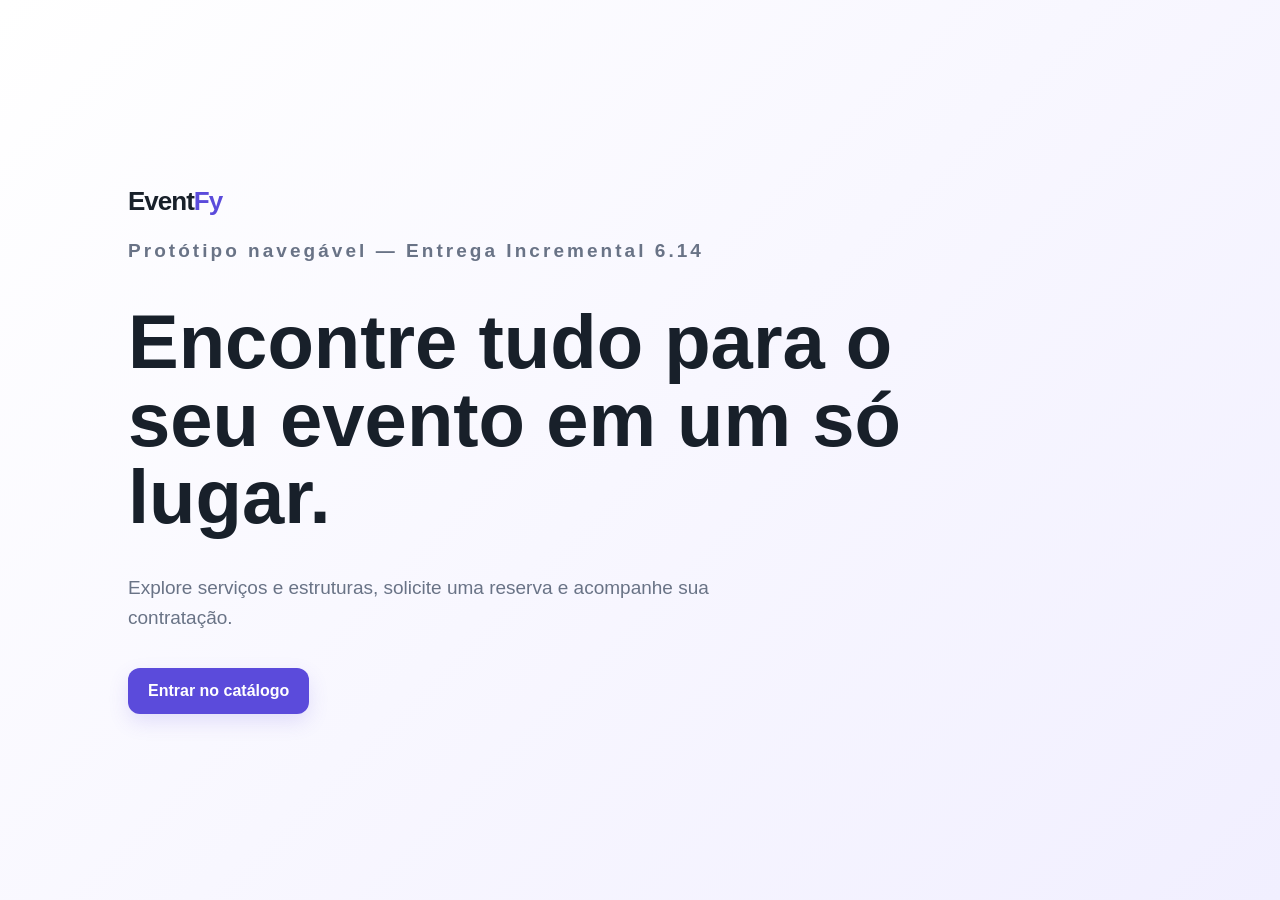
==== prototipo/index.html @ 1ca6e0fe "docs: adiciona entrega incremental do projeto" ====
<!DOCTYPE html>
<html lang="pt-BR">
<head>
  <meta charset="UTF-8">
  <meta name="viewport" content="width=device-width, initial-scale=1.0">
  <title>EventFy — Protótipo</title>
  <link rel="stylesheet" href="css/style.css">
</head>
<body>
  <main class="hero">
    <div class="brand">Event<span>Fy</span></div>
    <p class="tag">Protótipo navegável — Entrega Incremental 6.14</p>
    <h1>Encontre tudo para o seu evento em um só lugar.</h1>
    <p>Explore serviços e estruturas, solicite uma reserva e acompanhe sua contratação.</p>
    <a class="button" href="catalogo.html">Entrar no catálogo</a>
  </main>
</body>
</html>
---- prototipo/css/style.css ----
:root{--bg:#f6f7fb;--text:#18202a;--muted:#697386;--primary:#5b4bdb;--primary2:#4335b9;--card:#fff;--danger:#b42318;--success:#087443}
*{box-sizing:border-box}body{margin:0;font-family:Inter,Arial,sans-serif;background:var(--bg);color:var(--text)}
header{height:72px;background:#fff;border-bottom:1px solid #e6e8ee;display:flex;align-items:center;justify-content:space-between;padding:0 7%;position:sticky;top:0;z-index:5}
header a,.text-link{color:var(--primary);text-decoration:none;font-weight:700}.brand{font-size:26px;font-weight:900;letter-spacing:-1px}.brand span{color:var(--primary)}
.hero{min-height:100vh;display:flex;flex-direction:column;justify-content:center;align-items:flex-start;padding:10%;background:linear-gradient(135deg,#fff 0%,#f1efff 100%)}
.hero h1{font-size:clamp(40px,7vw,76px);max-width:850px;line-height:1.02;margin:18px 0}.hero p{max-width:650px;color:var(--muted);font-size:19px;line-height:1.6}
.tag,.eyebrow{font-size:12px;font-weight:900;letter-spacing:.16em;color:var(--primary)}
.button{display:inline-block;border:0;border-radius:12px;background:var(--primary);color:#fff;text-decoration:none;font-weight:800;padding:14px 20px;cursor:pointer;box-shadow:0 8px 20px #5b4bdb26;margin-top:16px}.button:hover{background:var(--primary2)}.button.small{padding:10px 13px;font-size:13px}
.container{max-width:1120px;margin:0 auto;padding:58px 24px}.narrow{max-width:700px}.section-title h1{font-size:42px;margin:8px 0 30px}.filters{display:flex;gap:12px;margin-bottom:26px}.filters input,.filters select,form input,form textarea{width:100%;padding:14px;border:1px solid #dfe3ea;border-radius:10px;background:#fff;font:inherit}.filters select{max-width:240px}.grid{display:grid;grid-template-columns:repeat(3,1fr);gap:20px}.card{background:var(--card);border:1px solid #e5e7ed;border-radius:18px;overflow:hidden;box-shadow:0 8px 30px #1118270a}.thumb,.big-thumb{display:flex;align-items:center;justify-content:center;background:#ece9ff;font-size:60px;height:190px}.card-body{padding:20px}.card h2{font-size:20px}.card p{color:var(--muted);line-height:1.5}.pill{display:inline-block;background:#eeeaff;color:var(--primary);padding:6px 9px;border-radius:999px;font-size:11px;font-weight:800}.card strong{display:block;margin:18px 0 0}.detail{display:grid;grid-template-columns:1fr 1fr;gap:55px;align-items:center;min-height:calc(100vh - 72px)}.detail .big-thumb{height:420px;border-radius:24px}.detail h1{font-size:48px;line-height:1.05}.detail p{color:var(--muted);line-height:1.7}.price{font-size:30px;font-weight:900;margin:25px 0}.price small{font-size:14px;color:var(--muted)}.info-grid{display:grid;grid-template-columns:1fr 1fr;gap:12px}.info-grid div{padding:15px;background:#fff;border-radius:12px;border:1px solid #e6e8ee;font-size:14px;line-height:1.6}form{background:#fff;border:1px solid #e5e7ed;border-radius:18px;padding:25px}label{display:block;font-weight:800;margin-bottom:18px}label input,label textarea{display:block;margin-top:8px}textarea{min-height:120px;resize:vertical}.muted{color:var(--muted);font-size:14px}.status-page{min-height:100vh;max-width:680px;margin:auto;padding:10% 24px;text-align:center}.status-icon{width:74px;height:74px;border-radius:50%;display:flex;align-items:center;justify-content:center;margin:0 auto 22px;background:#e6f7ef;color:var(--success);font-size:40px;font-weight:900}.status-page h1{font-size:46px;line-height:1.05}.status-page p{color:var(--muted);line-height:1.7}.reason{text-align:left;background:#fff;border:1px solid #f0c9c5;border-left:5px solid var(--danger);padding:18px;border-radius:12px;margin:25px 0}.reason p{margin-bottom:0}.danger .status-icon{background:#fdeceb;color:var(--danger)}
@media(max-width:800px){.grid,.detail{grid-template-columns:1fr}.detail .big-thumb{height:260px}.detail h1,.status-page h1{font-size:36px}.filters{flex-direction:column}.filters select{max-width:none}}
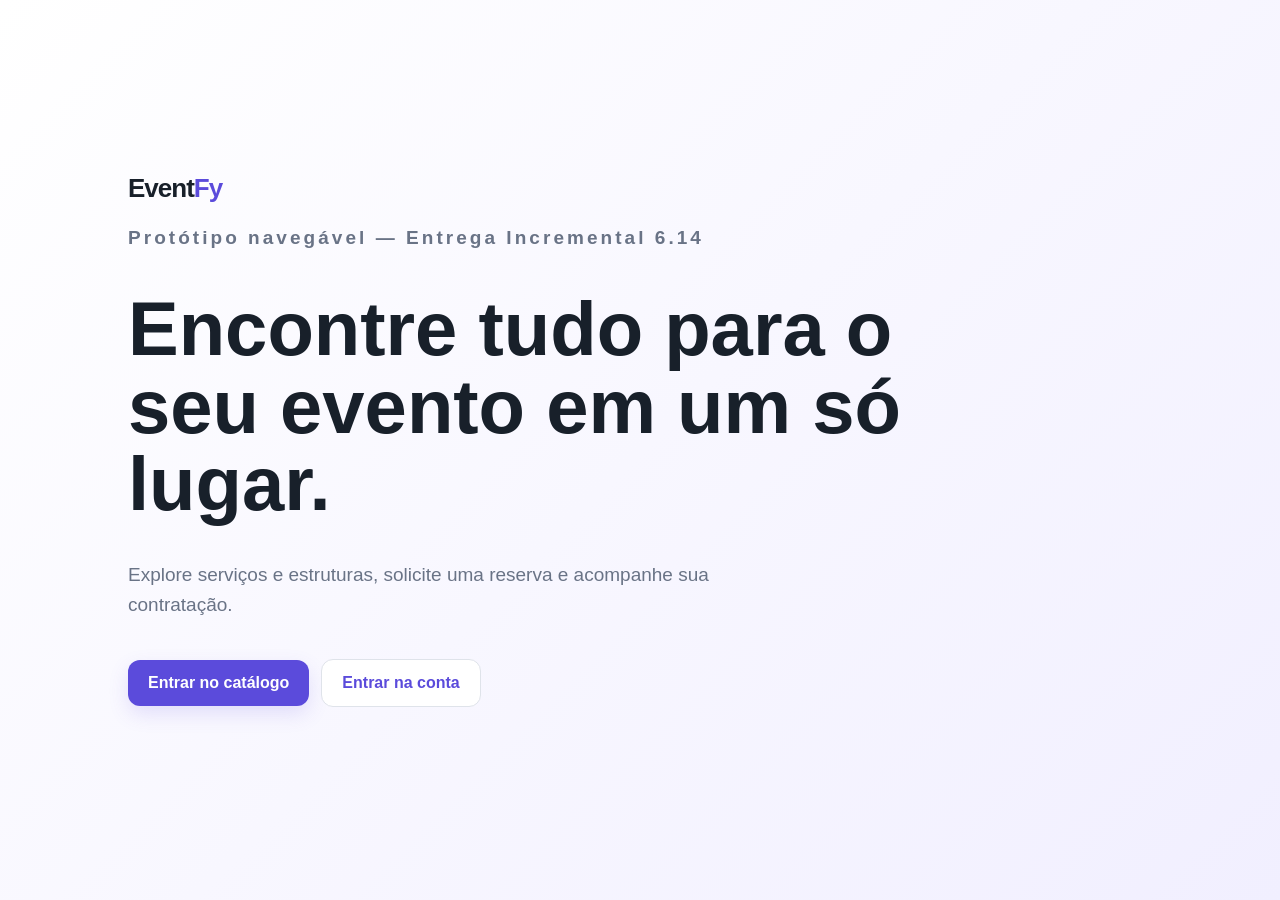
==== commit 0449a1ea: "feat(frontend): login, sessao e catalogo de servicos via API Cria o modulo js/api.js (unico ponto de" ====
--- a/prototipo/index.html
+++ b/prototipo/index.html
@@ -12,7 +12,10 @@
     <p class="tag">Protótipo navegável — Entrega Incremental 6.14</p>
     <h1>Encontre tudo para o seu evento em um só lugar.</h1>
     <p>Explore serviços e estruturas, solicite uma reserva e acompanhe sua contratação.</p>
-    <a class="button" href="catalogo.html">Entrar no catálogo</a>
+    <div class="flow-actions">
+      <a class="button" href="catalogo.html">Entrar no catálogo</a>
+      <a class="button secondary" href="entrar.html">Entrar na conta</a>
+    </div>
   </main>
 </body>
 </html>
--- a/prototipo/css/style.css
+++ b/prototipo/css/style.css
@@ -8,3 +8,36 @@
 .button{display:inline-block;border:0;border-radius:12px;background:var(--primary);color:#fff;text-decoration:none;font-weight:800;padding:14px 20px;cursor:pointer;box-shadow:0 8px 20px #5b4bdb26;margin-top:16px}.button:hover{background:var(--primary2)}.button.small{padding:10px 13px;font-size:13px}
 .container{max-width:1120px;margin:0 auto;padding:58px 24px}.narrow{max-width:700px}.section-title h1{font-size:42px;margin:8px 0 30px}.filters{display:flex;gap:12px;margin-bottom:26px}.filters input,.filters select,form input,form textarea{width:100%;padding:14px;border:1px solid #dfe3ea;border-radius:10px;background:#fff;font:inherit}.filters select{max-width:240px}.grid{display:grid;grid-template-columns:repeat(3,1fr);gap:20px}.card{background:var(--card);border:1px solid #e5e7ed;border-radius:18px;overflow:hidden;box-shadow:0 8px 30px #1118270a}.thumb,.big-thumb{display:flex;align-items:center;justify-content:center;background:#ece9ff;font-size:60px;height:190px}.card-body{padding:20px}.card h2{font-size:20px}.card p{color:var(--muted);line-height:1.5}.pill{display:inline-block;background:#eeeaff;color:var(--primary);padding:6px 9px;border-radius:999px;font-size:11px;font-weight:800}.card strong{display:block;margin:18px 0 0}.detail{display:grid;grid-template-columns:1fr 1fr;gap:55px;align-items:center;min-height:calc(100vh - 72px)}.detail .big-thumb{height:420px;border-radius:24px}.detail h1{font-size:48px;line-height:1.05}.detail p{color:var(--muted);line-height:1.7}.price{font-size:30px;font-weight:900;margin:25px 0}.price small{font-size:14px;color:var(--muted)}.info-grid{display:grid;grid-template-columns:1fr 1fr;gap:12px}.info-grid div{padding:15px;background:#fff;border-radius:12px;border:1px solid #e6e8ee;font-size:14px;line-height:1.6}form{background:#fff;border:1px solid #e5e7ed;border-radius:18px;padding:25px}label{display:block;font-weight:800;margin-bottom:18px}label input,label textarea{display:block;margin-top:8px}textarea{min-height:120px;resize:vertical}.muted{color:var(--muted);font-size:14px}.status-page{min-height:100vh;max-width:680px;margin:auto;padding:10% 24px;text-align:center}.status-icon{width:74px;height:74px;border-radius:50%;display:flex;align-items:center;justify-content:center;margin:0 auto 22px;background:#e6f7ef;color:var(--success);font-size:40px;font-weight:900}.status-page h1{font-size:46px;line-height:1.05}.status-page p{color:var(--muted);line-height:1.7}.reason{text-align:left;background:#fff;border:1px solid #f0c9c5;border-left:5px solid var(--danger);padding:18px;border-radius:12px;margin:25px 0}.reason p{margin-bottom:0}.danger .status-icon{background:#fdeceb;color:var(--danger)}
 @media(max-width:800px){.grid,.detail{grid-template-columns:1fr}.detail .big-thumb{height:260px}.detail h1,.status-page h1{font-size:36px}.filters{flex-direction:column}.filters select{max-width:none}}
+[hidden]{display:none!important}
+.visually-hidden{position:absolute;width:1px;height:1px;padding:0;margin:-1px;overflow:hidden;clip:rect(0,0,0,0);white-space:nowrap;border:0}
+.empty-state,.form-error{padding:16px;border:1px solid #dfe3ea;border-radius:12px;background:#fff;color:var(--muted)}
+.form-error{border-color:#f0c9c5;color:var(--danger)}
+.selected-service{font-weight:700;color:var(--muted)}
+form select,form input,form textarea{display:block;margin:8px 0 18px}
+form select{width:100%;padding:14px;border:1px solid #dfe3ea;border-radius:10px;background:#fff;font:inherit}
+.request-summary{background:#fff;border:1px solid #e5e7ed;border-radius:18px;padding:28px}
+.request-summary .status-icon{margin-left:auto;margin-right:auto}
+.status-pill{display:inline-block;padding:7px 12px;border-radius:999px;background:#eeeaff;color:var(--primary);font-size:12px;font-weight:900;letter-spacing:.08em}
+.request-details{display:grid;grid-template-columns:1fr 1fr;gap:12px;margin:26px 0}
+.request-details div{padding:14px;background:var(--bg);border-radius:10px}
+.request-details dt{font-weight:800;font-size:13px}
+.request-details dd{margin:6px 0 0;color:var(--muted)}
+@media(max-width:520px){.request-summary{padding:20px}.request-details{grid-template-columns:1fr}}
+.flow-actions{display:flex;flex-wrap:wrap;align-items:center;gap:12px;margin:20px 0}
+.flow-actions .button{margin-top:0}
+.button.secondary{background:#fff;color:var(--primary);border:1px solid #dfe3ea;box-shadow:none}
+.button.secondary:hover{background:#f1efff}
+.history-list{list-style:none;padding:0;margin:24px 0}
+.history-entry{background:#fff;border:1px solid #e5e7ed;border-radius:12px;padding:18px;margin:12px 0}
+.history-entry h2{font-size:18px;margin:0 0 10px}
+.history-entry p{margin:6px 0;color:var(--muted);line-height:1.5}
+.decision-form{margin:24px 0}
+.decision-actions{display:flex;flex-wrap:wrap;gap:12px}
+.decision-actions button{font:inherit}
+.header-links{display:flex;flex-wrap:wrap;align-items:center;justify-content:flex-end;gap:8px 18px}
+.session-box{display:flex;align-items:center;gap:10px}
+.session-role{padding:6px 10px;border-radius:999px;background:#eeeaff;color:var(--primary);font-size:12px;font-weight:900;letter-spacing:.06em}
+.session-exit{font:inherit;font-weight:700;color:var(--primary);background:none;border:0;padding:6px;cursor:pointer;min-height:44px}
+.session-exit:disabled{opacity:.6;cursor:default}
+code{background:#eeeaff;padding:2px 6px;border-radius:6px;font-size:13px}
+@media(max-width:520px){header{height:auto;min-height:72px;padding:10px 4%}.brand{font-size:22px}}
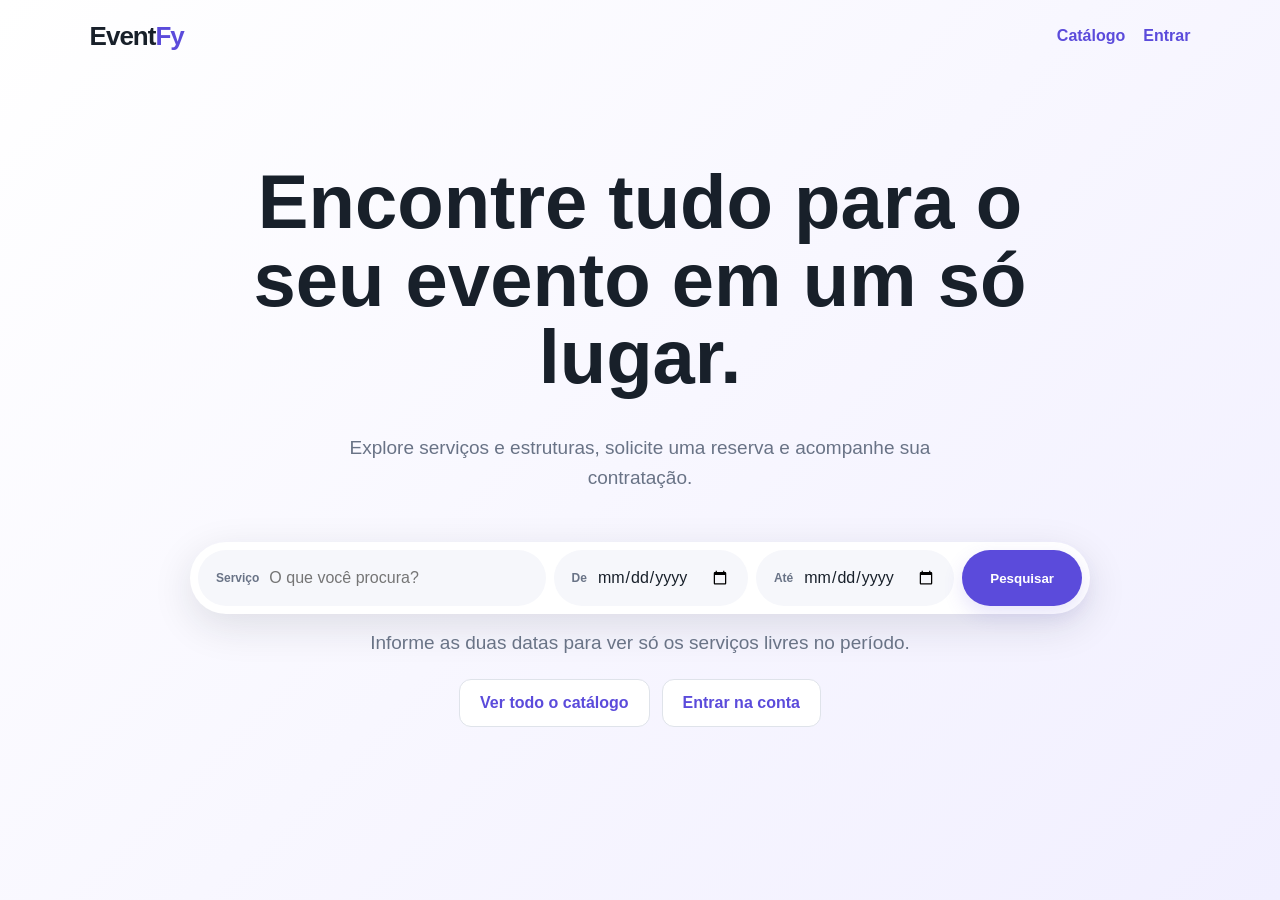
==== commit 215e6667: "feat(frontend): barra de busca grande e cartoes de servico com preco em destaque A pagina inicial ga" ====
--- a/prototipo/index.html
+++ b/prototipo/index.html
@@ -3,19 +3,36 @@
 <head>
   <meta charset="UTF-8">
   <meta name="viewport" content="width=device-width, initial-scale=1.0">
-  <title>EventFy — Protótipo</title>
+  <title>EventFy — Início</title>
   <link rel="stylesheet" href="css/style.css">
 </head>
 <body>
-  <main class="hero">
-    <div class="brand">Event<span>Fy</span></div>
-    <p class="tag">Protótipo navegável — Entrega Incremental 6.14</p>
+  <header class="home-header"><div class="brand">Event<span>Fy</span></div><a href="catalogo.html">Catálogo</a></header>
+  <main class="hero hero-center">
     <h1>Encontre tudo para o seu evento em um só lugar.</h1>
     <p>Explore serviços e estruturas, solicite uma reserva e acompanhe sua contratação.</p>
+    <form class="search-bar" action="catalogo.html" method="get" role="search">
+      <label class="search-field grow">
+        <span class="field-label">Serviço</span>
+        <input name="termo" type="search" placeholder="O que você procura?" maxlength="160">
+      </label>
+      <label class="search-field">
+        <span class="field-label">De</span>
+        <input name="de" type="date">
+      </label>
+      <label class="search-field">
+        <span class="field-label">Até</span>
+        <input name="ate" type="date">
+      </label>
+      <button class="button search-button" type="submit">Pesquisar</button>
+    </form>
+    <p class="muted home-hint">Informe as duas datas para ver só os serviços livres no período.</p>
     <div class="flow-actions">
-      <a class="button" href="catalogo.html">Entrar no catálogo</a>
+      <a class="button secondary" href="catalogo.html">Ver todo o catálogo</a>
       <a class="button secondary" href="entrar.html">Entrar na conta</a>
     </div>
   </main>
+  <script src="js/api.js"></script>
+  <script src="js/sessao.js"></script>
 </body>
 </html>
--- a/prototipo/css/style.css
+++ b/prototipo/css/style.css
@@ -39,5 +39,34 @@
 .session-role{padding:6px 10px;border-radius:999px;background:#eeeaff;color:var(--primary);font-size:12px;font-weight:900;letter-spacing:.06em}
 .session-exit{font:inherit;font-weight:700;color:var(--primary);background:none;border:0;padding:6px;cursor:pointer;min-height:44px}
 .session-exit:disabled{opacity:.6;cursor:default}
+/* Início: cabeçalho sobre o fundo e barra de busca grande (layout inspirado em sites de comparação de reservas) */
+.home-header{position:absolute;left:0;right:0;top:0;background:transparent;border-bottom:0}
+.hero-center{align-items:center;text-align:center;padding-top:120px}
+.hero-center h1{max-width:900px}
+.hero-center>p{max-width:640px}
+.search-bar{display:flex;align-items:center;gap:8px;width:min(100%,900px);margin-top:30px;padding:8px;background:#fff;border:0;border-radius:999px;box-shadow:0 12px 40px #18202a1f;text-align:left}
+.search-field{display:flex;align-items:center;gap:10px;margin:0;padding:6px 18px;background:var(--bg);border-radius:999px;min-height:56px;font-weight:400;cursor:text}
+.search-field.grow{flex:1 1 auto;min-width:0}
+.search-field:focus-within{outline:2px solid var(--primary);outline-offset:1px}
+.field-label{font-size:12px;font-weight:800;color:var(--muted);white-space:nowrap}
+.search-bar .search-field input{display:block;width:100%;min-width:0;margin:0;padding:0;border:0;border-radius:0;background:transparent;font:inherit;color:var(--text);outline:0}
+.search-bar .search-field input[type=date]{width:auto}
+.search-button{margin:0;min-height:56px;padding:0 28px;border-radius:999px;white-space:nowrap}
+.search-bar-page{margin:0 0 20px;width:100%}
+.home-hint{margin:14px 0 0}
+.hero-center .flow-actions{justify-content:center}
+.card-service .thumb{position:relative;height:170px}
+.thumb-icon{font-size:56px}
+.thumb-pill{position:absolute;left:14px;top:14px;background:#fff}
+.price-tag{position:absolute;right:0;bottom:0;display:flex;align-items:baseline;gap:4px;padding:10px 16px;background:var(--text);color:#fff;border-radius:14px 0 0 0}
+.price-tag strong{display:inline;margin:0;font-size:24px;line-height:1;letter-spacing:-.5px}
+.price-tag small{font-size:12px;opacity:.85}
+.card-service .card-body{display:flex;flex-direction:column;gap:6px}
+.card-service h2{margin:0;font-size:19px}
+.card-service .card-place{margin:0}
+.card-description{margin:0;display:-webkit-box;-webkit-line-clamp:2;-webkit-box-orient:vertical;overflow:hidden}
+.card-service .button{display:block;margin-top:12px;text-align:center}
+@media(max-width:800px){.search-bar{flex-direction:column;align-items:stretch;border-radius:22px}.search-field{border-radius:14px}.search-button{border-radius:14px}.home-header{padding:0 5%}}
+.new-event{border:1px solid #dfe3ea;border-radius:12px;background:var(--bg);padding:16px 16px 0;margin-bottom:18px}
 code{background:#eeeaff;padding:2px 6px;border-radius:6px;font-size:13px}
 @media(max-width:520px){header{height:auto;min-height:72px;padding:10px 4%}.brand{font-size:22px}}
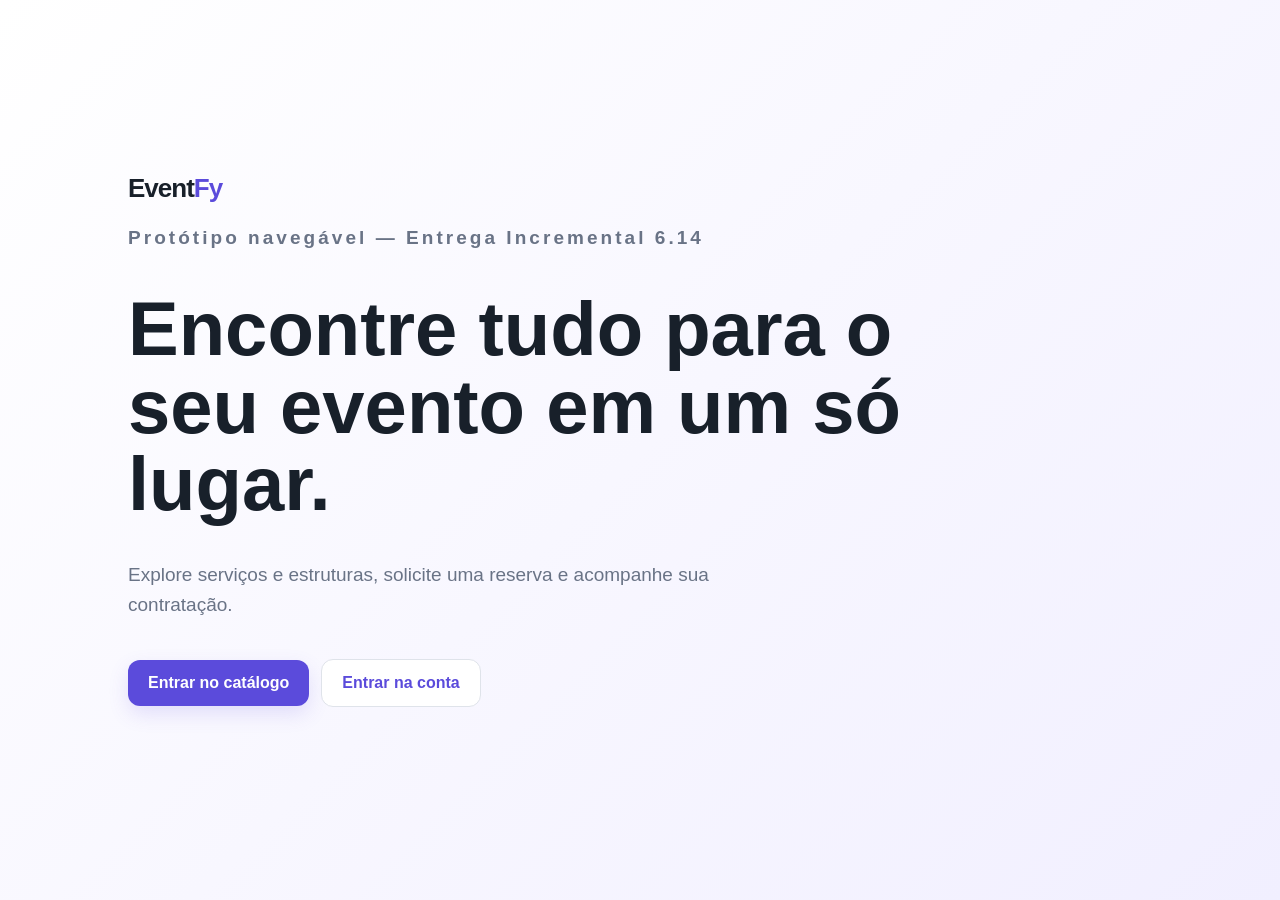
==== commit 5994306a: "Merge 0449a1ead45af8809c4097fadf1afcf0e91e8c3b into 640551b19d1a48cc1aa3861a2ac1c23ace47cd04" ====
--- a/prototipo/index.html
+++ b/prototipo/index.html
@@ -3,36 +3,19 @@
 <head>
   <meta charset="UTF-8">
   <meta name="viewport" content="width=device-width, initial-scale=1.0">
-  <title>EventFy — Início</title>
+  <title>EventFy — Protótipo</title>
   <link rel="stylesheet" href="css/style.css">
 </head>
 <body>
-  <header class="home-header"><div class="brand">Event<span>Fy</span></div><a href="catalogo.html">Catálogo</a></header>
-  <main class="hero hero-center">
+  <main class="hero">
+    <div class="brand">Event<span>Fy</span></div>
+    <p class="tag">Protótipo navegável — Entrega Incremental 6.14</p>
     <h1>Encontre tudo para o seu evento em um só lugar.</h1>
     <p>Explore serviços e estruturas, solicite uma reserva e acompanhe sua contratação.</p>
-    <form class="search-bar" action="catalogo.html" method="get" role="search">
-      <label class="search-field grow">
-        <span class="field-label">Serviço</span>
-        <input name="termo" type="search" placeholder="O que você procura?" maxlength="160">
-      </label>
-      <label class="search-field">
-        <span class="field-label">De</span>
-        <input name="de" type="date">
-      </label>
-      <label class="search-field">
-        <span class="field-label">Até</span>
-        <input name="ate" type="date">
-      </label>
-      <button class="button search-button" type="submit">Pesquisar</button>
-    </form>
-    <p class="muted home-hint">Informe as duas datas para ver só os serviços livres no período.</p>
     <div class="flow-actions">
-      <a class="button secondary" href="catalogo.html">Ver todo o catálogo</a>
+      <a class="button" href="catalogo.html">Entrar no catálogo</a>
       <a class="button secondary" href="entrar.html">Entrar na conta</a>
     </div>
   </main>
-  <script src="js/api.js"></script>
-  <script src="js/sessao.js"></script>
 </body>
 </html>
--- a/prototipo/css/style.css
+++ b/prototipo/css/style.css
@@ -39,34 +39,5 @@
 .session-role{padding:6px 10px;border-radius:999px;background:#eeeaff;color:var(--primary);font-size:12px;font-weight:900;letter-spacing:.06em}
 .session-exit{font:inherit;font-weight:700;color:var(--primary);background:none;border:0;padding:6px;cursor:pointer;min-height:44px}
 .session-exit:disabled{opacity:.6;cursor:default}
-/* Início: cabeçalho sobre o fundo e barra de busca grande (layout inspirado em sites de comparação de reservas) */
-.home-header{position:absolute;left:0;right:0;top:0;background:transparent;border-bottom:0}
-.hero-center{align-items:center;text-align:center;padding-top:120px}
-.hero-center h1{max-width:900px}
-.hero-center>p{max-width:640px}
-.search-bar{display:flex;align-items:center;gap:8px;width:min(100%,900px);margin-top:30px;padding:8px;background:#fff;border:0;border-radius:999px;box-shadow:0 12px 40px #18202a1f;text-align:left}
-.search-field{display:flex;align-items:center;gap:10px;margin:0;padding:6px 18px;background:var(--bg);border-radius:999px;min-height:56px;font-weight:400;cursor:text}
-.search-field.grow{flex:1 1 auto;min-width:0}
-.search-field:focus-within{outline:2px solid var(--primary);outline-offset:1px}
-.field-label{font-size:12px;font-weight:800;color:var(--muted);white-space:nowrap}
-.search-bar .search-field input{display:block;width:100%;min-width:0;margin:0;padding:0;border:0;border-radius:0;background:transparent;font:inherit;color:var(--text);outline:0}
-.search-bar .search-field input[type=date]{width:auto}
-.search-button{margin:0;min-height:56px;padding:0 28px;border-radius:999px;white-space:nowrap}
-.search-bar-page{margin:0 0 20px;width:100%}
-.home-hint{margin:14px 0 0}
-.hero-center .flow-actions{justify-content:center}
-.card-service .thumb{position:relative;height:170px}
-.thumb-icon{font-size:56px}
-.thumb-pill{position:absolute;left:14px;top:14px;background:#fff}
-.price-tag{position:absolute;right:0;bottom:0;display:flex;align-items:baseline;gap:4px;padding:10px 16px;background:var(--text);color:#fff;border-radius:14px 0 0 0}
-.price-tag strong{display:inline;margin:0;font-size:24px;line-height:1;letter-spacing:-.5px}
-.price-tag small{font-size:12px;opacity:.85}
-.card-service .card-body{display:flex;flex-direction:column;gap:6px}
-.card-service h2{margin:0;font-size:19px}
-.card-service .card-place{margin:0}
-.card-description{margin:0;display:-webkit-box;-webkit-line-clamp:2;-webkit-box-orient:vertical;overflow:hidden}
-.card-service .button{display:block;margin-top:12px;text-align:center}
-@media(max-width:800px){.search-bar{flex-direction:column;align-items:stretch;border-radius:22px}.search-field{border-radius:14px}.search-button{border-radius:14px}.home-header{padding:0 5%}}
-.new-event{border:1px solid #dfe3ea;border-radius:12px;background:var(--bg);padding:16px 16px 0;margin-bottom:18px}
 code{background:#eeeaff;padding:2px 6px;border-radius:6px;font-size:13px}
 @media(max-width:520px){header{height:auto;min-height:72px;padding:10px 4%}.brand{font-size:22px}}
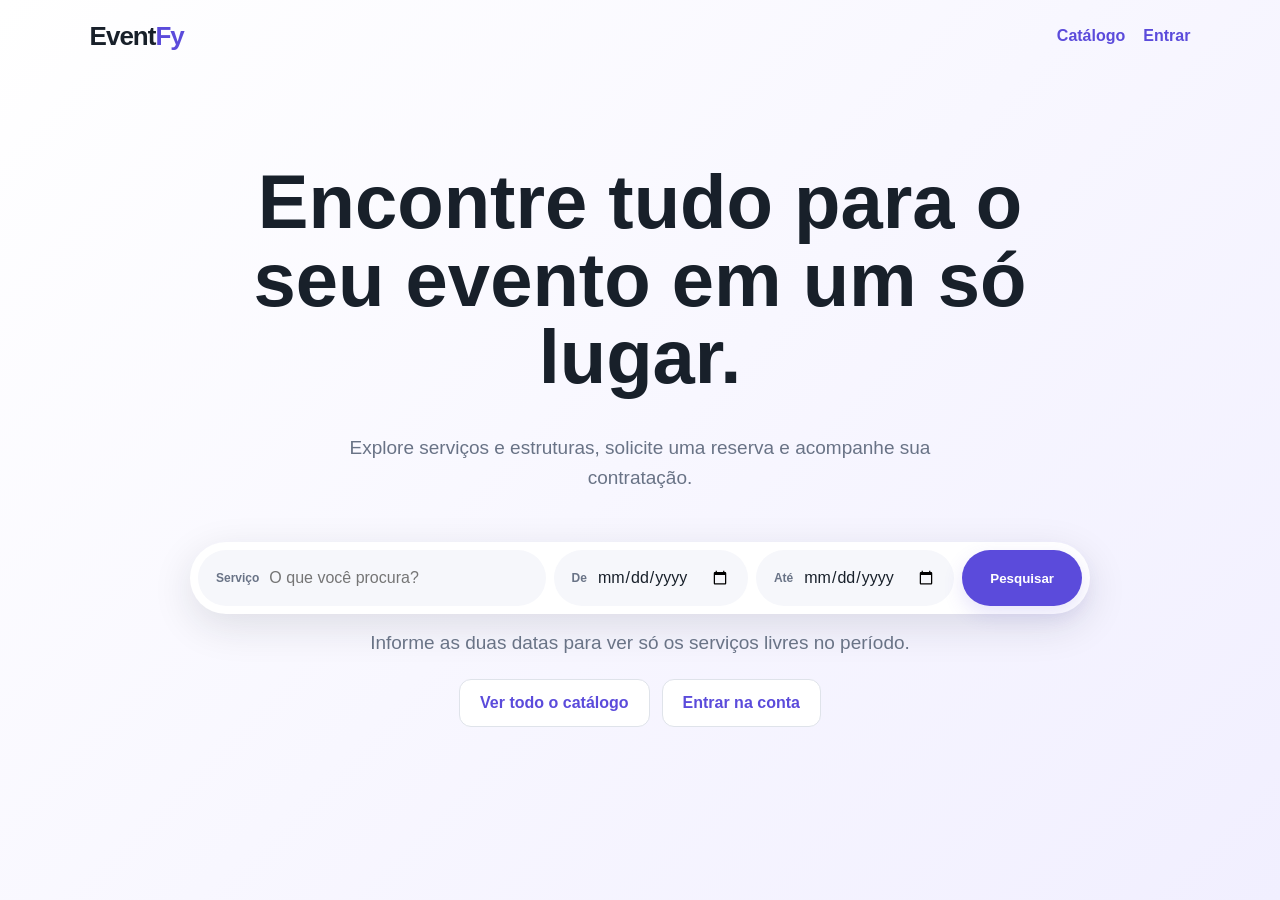
==== commit 43896cde: "Merge 215e6667fa82f466e4da1e8ee1bdcb50978a30d4 into 39aa42ee40d536a4a4031eb1ecd22ffe5a29640b" ====
--- a/prototipo/index.html
+++ b/prototipo/index.html
@@ -3,19 +3,36 @@
 <head>
   <meta charset="UTF-8">
   <meta name="viewport" content="width=device-width, initial-scale=1.0">
-  <title>EventFy — Protótipo</title>
+  <title>EventFy — Início</title>
   <link rel="stylesheet" href="css/style.css">
 </head>
 <body>
-  <main class="hero">
-    <div class="brand">Event<span>Fy</span></div>
-    <p class="tag">Protótipo navegável — Entrega Incremental 6.14</p>
+  <header class="home-header"><div class="brand">Event<span>Fy</span></div><a href="catalogo.html">Catálogo</a></header>
+  <main class="hero hero-center">
     <h1>Encontre tudo para o seu evento em um só lugar.</h1>
     <p>Explore serviços e estruturas, solicite uma reserva e acompanhe sua contratação.</p>
+    <form class="search-bar" action="catalogo.html" method="get" role="search">
+      <label class="search-field grow">
+        <span class="field-label">Serviço</span>
+        <input name="termo" type="search" placeholder="O que você procura?" maxlength="160">
+      </label>
+      <label class="search-field">
+        <span class="field-label">De</span>
+        <input name="de" type="date">
+      </label>
+      <label class="search-field">
+        <span class="field-label">Até</span>
+        <input name="ate" type="date">
+      </label>
+      <button class="button search-button" type="submit">Pesquisar</button>
+    </form>
+    <p class="muted home-hint">Informe as duas datas para ver só os serviços livres no período.</p>
     <div class="flow-actions">
-      <a class="button" href="catalogo.html">Entrar no catálogo</a>
+      <a class="button secondary" href="catalogo.html">Ver todo o catálogo</a>
       <a class="button secondary" href="entrar.html">Entrar na conta</a>
     </div>
   </main>
+  <script src="js/api.js"></script>
+  <script src="js/sessao.js"></script>
 </body>
 </html>
--- a/prototipo/css/style.css
+++ b/prototipo/css/style.css
@@ -39,5 +39,34 @@
 .session-role{padding:6px 10px;border-radius:999px;background:#eeeaff;color:var(--primary);font-size:12px;font-weight:900;letter-spacing:.06em}
 .session-exit{font:inherit;font-weight:700;color:var(--primary);background:none;border:0;padding:6px;cursor:pointer;min-height:44px}
 .session-exit:disabled{opacity:.6;cursor:default}
+/* Início: cabeçalho sobre o fundo e barra de busca grande (layout inspirado em sites de comparação de reservas) */
+.home-header{position:absolute;left:0;right:0;top:0;background:transparent;border-bottom:0}
+.hero-center{align-items:center;text-align:center;padding-top:120px}
+.hero-center h1{max-width:900px}
+.hero-center>p{max-width:640px}
+.search-bar{display:flex;align-items:center;gap:8px;width:min(100%,900px);margin-top:30px;padding:8px;background:#fff;border:0;border-radius:999px;box-shadow:0 12px 40px #18202a1f;text-align:left}
+.search-field{display:flex;align-items:center;gap:10px;margin:0;padding:6px 18px;background:var(--bg);border-radius:999px;min-height:56px;font-weight:400;cursor:text}
+.search-field.grow{flex:1 1 auto;min-width:0}
+.search-field:focus-within{outline:2px solid var(--primary);outline-offset:1px}
+.field-label{font-size:12px;font-weight:800;color:var(--muted);white-space:nowrap}
+.search-bar .search-field input{display:block;width:100%;min-width:0;margin:0;padding:0;border:0;border-radius:0;background:transparent;font:inherit;color:var(--text);outline:0}
+.search-bar .search-field input[type=date]{width:auto}
+.search-button{margin:0;min-height:56px;padding:0 28px;border-radius:999px;white-space:nowrap}
+.search-bar-page{margin:0 0 20px;width:100%}
+.home-hint{margin:14px 0 0}
+.hero-center .flow-actions{justify-content:center}
+.card-service .thumb{position:relative;height:170px}
+.thumb-icon{font-size:56px}
+.thumb-pill{position:absolute;left:14px;top:14px;background:#fff}
+.price-tag{position:absolute;right:0;bottom:0;display:flex;align-items:baseline;gap:4px;padding:10px 16px;background:var(--text);color:#fff;border-radius:14px 0 0 0}
+.price-tag strong{display:inline;margin:0;font-size:24px;line-height:1;letter-spacing:-.5px}
+.price-tag small{font-size:12px;opacity:.85}
+.card-service .card-body{display:flex;flex-direction:column;gap:6px}
+.card-service h2{margin:0;font-size:19px}
+.card-service .card-place{margin:0}
+.card-description{margin:0;display:-webkit-box;-webkit-line-clamp:2;-webkit-box-orient:vertical;overflow:hidden}
+.card-service .button{display:block;margin-top:12px;text-align:center}
+@media(max-width:800px){.search-bar{flex-direction:column;align-items:stretch;border-radius:22px}.search-field{border-radius:14px}.search-button{border-radius:14px}.home-header{padding:0 5%}}
+.new-event{border:1px solid #dfe3ea;border-radius:12px;background:var(--bg);padding:16px 16px 0;margin-bottom:18px}
 code{background:#eeeaff;padding:2px 6px;border-radius:6px;font-size:13px}
 @media(max-width:520px){header{height:auto;min-height:72px;padding:10px 4%}.brand{font-size:22px}}
